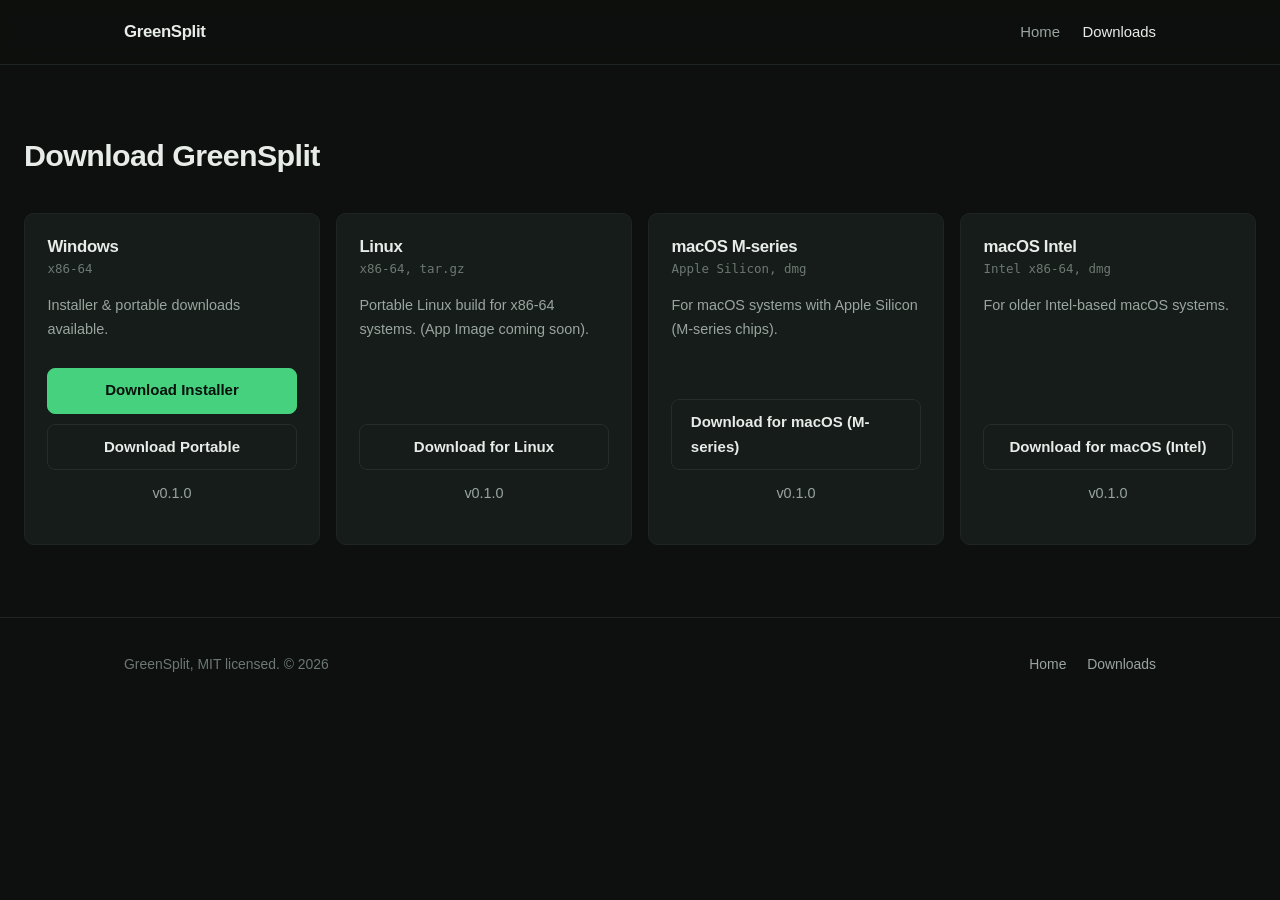
==== download.html @ 550e8d14 "- initial commit" ====
<!doctype html>
<html lang="en">
<head>
<meta charset="utf-8">
<meta name="viewport" content="width=device-width, initial-scale=1">
<title>Download, GreenSplit</title>
<meta name="description" content="Download GreenSplit for Windows, Linux, and macOS.">
<link rel="icon" href="assets/favicon.svg" type="image/svg+xml">
<link rel="stylesheet" href="assets/css/style.css">

</head>
<body>

<header class="site-header">
  <div class="wrap nav">
      <a class="brand" href="index.html">
        GreenSplit
      </a>
    <button class="nav-toggle" type="button" aria-expanded="false" aria-controls="nav-links">Menu</button>
    <nav class="nav-links" id="nav-links">
      <a href="index.html">Home</a>
      <a href="download.html" aria-current="page">Downloads</a>
    </nav>
  </div>
</header>

<main>
  <section class="section" style="border-top:0">
    <div class="wrap downloads-wrap">
      <div class="section-head">
        <h2>Download GreenSplit</h2>
      </div>

      <div class="grid grid-4">
        <div class="platform">
          <h3>Windows</h3>
          <p class="arch">x86-64</p>
          <p>
            Installer & portable downloads available.
          </p>
          <a class="btn btn-primary" href="https://github.com/GreenSplit/GreenSplit-Releases/releases/download/v0.1.0/GreenSplit-0.1.0-windows-x86_64-setup.exe">Download Installer</a>
          <a class="btn" href="https://github.com/GreenSplit/GreenSplit-Releases/releases/download/v0.1.0/GreenSplit-0.1.0-windows-x86_64.zip">Download Portable</a>
          <p class="platform-state">v0.1.0</p>
        </div>

        <div class="platform">
          <h3>Linux</h3>
          <p class="arch">x86-64, tar.gz</p>
          <p>
            Portable Linux build for x86-64 systems. (App Image coming soon).
          </p>
          <a class="btn" href="https://github.com/GreenSplit/GreenSplit-Releases/releases/download/v0.1.0/GreenSplit-0.1.0-linux-x86_64.tar.gz">Download for Linux</a>
          <p class="platform-state">v0.1.0</p>
        </div>

        <div class="platform">
          <h3>macOS M-series</h3>
          <p class="arch">Apple Silicon, dmg</p>
          <p>
            For macOS systems with Apple Silicon (M-series chips).
          </p>
          <a class="btn" href="https://github.com/GreenSplit/GreenSplit-Releases/releases/download/v0.1.0/GreenSplit-0.1.0-macos-arm64.dmg">Download for macOS (M-series)</a>
          <p class="platform-state">v0.1.0</p>
        </div>

        <div class="platform">
          <h3>macOS Intel</h3>
          <p class="arch">Intel x86-64, dmg</p>
          <p>
            For older Intel-based macOS systems.
          </p>
          <a class="btn" href="https://github.com/GreenSplit/GreenSplit-Releases/releases/download/v0.1.0/GreenSplit-0.1.0-macos-x86_64.dmg">Download for macOS (Intel)</a>
          <p class="platform-state">v0.1.0</p>
        </div>
      </div>

    </div>
  </section>

<footer class="site-footer">
  <div class="wrap footer-inner">
    <span>GreenSplit, MIT licensed. &copy; <span data-year>2026</span></span>
    <nav class="footer-links">
      <a href="index.html">Home</a>
      <a href="download.html">Downloads</a>
    </nav>
  </div>
</footer>

<script src="assets/js/main.js"></script>
</body>
</html>
---- assets/css/style.css ----
/* GreenSplit site styles */

:root {
  --bg: #0d100e;
  --bg-soft: #121714;
  --surface: #161c19;
  --surface-2: #1b221e;
  --border: #262e29;
  --border-soft: #1f2622;

  --text: #e7ece9;
  --text-dim: #9aa5a0;
  --text-faint: #6d7873;

  --accent: #46d17f;
  --accent-soft: rgba(70, 209, 127, 0.12);
  --accent-line: rgba(70, 209, 127, 0.35);

  --radius: 10px;
  --radius-lg: 14px;

  --font: -apple-system, BlinkMacSystemFont, "Segoe UI", Roboto, "Helvetica Neue",
    Arial, sans-serif;
  --mono: ui-monospace, "SF Mono", "JetBrains Mono", "Cascadia Mono", Menlo,
    Consolas, monospace;

  --wrap: 1080px;
}

*,
*::before,
*::after {
  box-sizing: border-box;
}

html {
  scroll-behavior: smooth;
  scroll-padding-top: 5rem;
}

body {
  margin: 0;
  background: var(--bg);
  color: var(--text);
  font-family: var(--font);
  font-size: 16px;
  line-height: 1.65;
  -webkit-font-smoothing: antialiased;
}

h1,
h2,
h3,
h4 {
  line-height: 1.2;
  margin: 0 0 0.6em;
  font-weight: 650;
  letter-spacing: -0.02em;
}

h1 {
  font-size: clamp(2.1rem, 5vw, 3rem);
}

h2 {
  font-size: clamp(1.5rem, 3vw, 1.9rem);
}

h3 {
  font-size: 1.05rem;
}

p {
  margin: 0 0 1rem;
}

a {
  color: var(--accent);
  text-decoration: none;
}

a:hover {
  text-decoration: underline;
}

code {
  font-family: var(--mono);
  font-size: 0.875em;
  background: var(--surface-2);
  border: 1px solid var(--border-soft);
  border-radius: 5px;
  padding: 0.1em 0.35em;
}

::selection {
  background: rgba(70, 209, 127, 0.3);
}

/* ---------- layout ---------- */

.wrap {
  width: 100%;
  max-width: var(--wrap);
  margin: 0 auto;
  padding: 0 1.5rem;
}

.section {
  padding: 4.5rem 0;
  border-top: 1px solid var(--border-soft);
}

.section-head {
  max-width: 46rem;
  margin-bottom: 2.5rem;
}

.section-head p {
  color: var(--text-dim);
  margin: 0;
}

.eyebrow {
  font-size: 0.76rem;
  text-transform: uppercase;
  letter-spacing: 0.11em;
  color: var(--accent);
  font-weight: 600;
  margin: 0 0 0.7rem;
}

/* ---------- header ---------- */

.site-header {
  position: sticky;
  top: 0;
  z-index: 50;
  background: rgba(13, 16, 14, 0.85);
  backdrop-filter: blur(10px);
  border-bottom: 1px solid var(--border-soft);
}

.nav {
  display: flex;
  align-items: center;
  gap: 1.5rem;
  height: 4rem;
}

.brand {
  display: inline-flex;
  align-items: center;
  gap: 0.55rem;
  color: var(--text);
  font-weight: 650;
  letter-spacing: -0.02em;
  font-size: 1.05rem;
}

.brand:hover {
  text-decoration: none;
}

.brand svg {
  display: block;
  color: var(--accent);
}

.nav-links {
  display: flex;
  align-items: center;
  gap: 1.4rem;
  margin-left: auto;
}

.nav-links a {
  color: var(--text-dim);
  font-size: 0.93rem;
}

.nav-links a:hover,
.nav-links a[aria-current="page"] {
  color: var(--text);
  text-decoration: none;
}

.nav-toggle {
  display: none;
  margin-left: auto;
  background: none;
  border: 1px solid var(--border);
  border-radius: 8px;
  color: var(--text);
  padding: 0.4rem 0.6rem;
  cursor: pointer;
  font-size: 0.9rem;
}

/* ---------- buttons ---------- */

.btn {
  display: inline-flex;
  align-items: center;
  justify-content: center;
  gap: 0.5rem;
  padding: 0.62rem 1.15rem;
  border-radius: 8px;
  border: 1px solid var(--border);
  background: var(--surface);
  color: var(--text);
  font: inherit;
  font-size: 0.94rem;
  font-weight: 550;
  cursor: pointer;
  transition: background 0.15s ease, border-color 0.15s ease, color 0.15s ease;
}

.btn:hover {
  text-decoration: none;
  background: var(--surface-2);
  border-color: #333c36;
}

.btn-primary {
  background: var(--accent);
  border-color: var(--accent);
  color: #08110c;
  font-weight: 600;
}

.btn-primary:hover {
  background: #57dd8d;
  border-color: #57dd8d;
  color: #08110c;
}

.btn-row {
  display: flex;
  flex-wrap: wrap;
  gap: 0.7rem;
  align-items: center;
}

/* ---------- hero ---------- */

.hero {
  padding: 4.5rem 0 4rem;
}

.hero-grid {
  display: grid;
  grid-template-columns: minmax(0, 1fr) minmax(280px, 440px);
  gap: 3.5rem;
  align-items: center;
}

.hero-copy {
  max-width: 37rem;
}

.hero-copy h1 {
  margin-bottom: 1rem;
}

.hero-copy .lede {
  font-size: 1.12rem;
  color: var(--text-dim);
  margin-bottom: 1.8rem;
}



/* ---------- hero picture ---------- */
.image-placeholder,
.hero-picture {
  width: min(100%, 440px);
  aspect-ratio: 4 / 3;
  border-radius: var(--radius-lg);
}

.image-placeholder {
  display: grid;
  place-items: center;
  padding: 2rem;
  border: 2px dashed var(--border);
  background: var(--surface);
  color: var(--text-faint);
  font-size: 0.82rem;
  font-weight: 650;
  letter-spacing: 0.12em;
  text-align: center;
}

.hero-picture {
  display: block;
  object-fit: cover;
  border: 1px solid var(--border);
}

/* ---------- feature grid ---------- */

.grid {
  display: grid;
  gap: 1rem;
}

.grid-4 {
  grid-template-columns: repeat(4, minmax(0, 1fr));
}

.grid-3 {
  grid-template-columns: repeat(3, minmax(0, 1fr));
}

.grid-2 {
  grid-template-columns: repeat(2, minmax(0, 1fr));
}

.card {
  background: var(--surface);
  border: 1px solid var(--border-soft);
  border-radius: var(--radius);
  padding: 1.35rem;
}

.card h3 {
  margin-bottom: 0.4rem;
}

.card p {
  margin: 0;
  color: var(--text-dim);
  font-size: 0.93rem;
}

/* ---------- status ---------- */
.status-cards .tag {
  display: inline-block;
  margin-bottom: 0.8rem;
  font-size: 0.72rem;
  text-transform: uppercase;
  letter-spacing: 0.07em;
  font-weight: 650;
}

.simple-list {
  margin: 0;
  padding-left: 1.2rem;
  color: var(--text-dim);
  font-size: 0.93rem;
}

.simple-list li + li {
  margin-top: 0.45rem;
}

/* ---------- tables ---------- */

.table-scroll {
  overflow-x: auto;
  border: 1px solid var(--border-soft);
  border-radius: var(--radius);
}

table {
  width: 100%;
  border-collapse: collapse;
  font-size: 0.93rem;
}

th,
td {
  text-align: left;
  padding: 0.62rem 0.95rem;
  border-bottom: 1px solid var(--border-soft);
}

th {
  background: var(--surface);
  font-weight: 600;
  font-size: 0.82rem;
  text-transform: uppercase;
  letter-spacing: 0.05em;
  color: var(--text-dim);
}

tbody tr:last-child td {
  border-bottom: 0;
}

td code {
  white-space: nowrap;
}

/* ---------- code blocks ---------- */

.code {
  position: relative;
  margin: 0 0 1.25rem;
}

.code pre {
  margin: 0;
  overflow-x: auto;
  background: var(--bg-soft);
  border: 1px solid var(--border-soft);
  border-radius: var(--radius);
  padding: 0.95rem 1.05rem;
  font-family: var(--mono);
  font-size: 0.855rem;
  line-height: 1.6;
  color: #cfd8d3;
}

.code pre code {
  background: none;
  border: 0;
  padding: 0;
  font-size: inherit;
}

/* ---------- download cards ---------- */

.downloads-wrap {
  max-width: 1360px;
}

.platform {
  display: flex;
  flex-direction: column;
  background: var(--surface);
  border: 1px solid var(--border-soft);
  border-radius: var(--radius);
  padding: 1.4rem;
}

.platform h3 {
  margin-bottom: 0.15rem;
}

.platform .arch {
  font-family: var(--mono);
  font-size: 0.78rem;
  color: var(--text-faint);
  margin-bottom: 0.9rem;
}

.platform p {
  color: var(--text-dim);
  font-size: 0.9rem;
  flex: 1 0 auto;
}

.platform .arch,
.platform .platform-state {
  flex: 0 0 auto;
}

.platform .btn {
  width: 100%;
  margin-top: 0.6rem;
}

.platform-state {
  font-size: 0.78rem;
  margin-top: 0.7rem;
  color: var(--text-faint);
  text-align: center;
}

/* ---------- cta ---------- */

.cta {
  text-align: center;
  padding: 4.5rem 0;
}

.cta h2 {
  margin-bottom: 0.5rem;
}

.cta p {
  color: var(--text-dim);
  margin-bottom: 1.6rem;
}

.cta .btn-row {
  justify-content: center;
}

/* ---------- footer ---------- */

.site-footer {
  border-top: 1px solid var(--border-soft);
  padding: 2.2rem 0;
  color: var(--text-faint);
  font-size: 0.87rem;
}

.footer-inner {
  display: flex;
  flex-wrap: wrap;
  gap: 1rem 1.6rem;
  align-items: center;
  justify-content: space-between;
}

.footer-links {
  display: flex;
  gap: 1.3rem;
  flex-wrap: wrap;
}

.site-footer a {
  color: var(--text-dim);
}

.site-footer a:hover {
  color: var(--text);
}

/* ---------- responsive ---------- */

@media (max-width: 900px) {
  .nav-toggle {
    display: block;
  }

  .nav-links {
    display: none;
    position: absolute;
    top: 4rem;
    left: 0;
    right: 0;
    flex-direction: column;
    align-items: flex-start;
    gap: 0;
    background: var(--bg-soft);
    border-bottom: 1px solid var(--border);
    padding: 0.5rem 1.5rem 1rem;
  }

  .nav-links.open {
    display: flex;
  }

  .nav-links a {
    padding: 0.55rem 0;
    width: 100%;
    font-size: 1rem;
  }

  .hero-grid {
    grid-template-columns: minmax(0, 1fr);
    gap: 2.8rem;
    justify-items: start;
  }

  .grid-4,
  .grid-3 {
    grid-template-columns: repeat(2, minmax(0, 1fr));
  }

}

@media (max-width: 640px) {
  .grid-4,
  .grid-3,
  .grid-2 {
    grid-template-columns: minmax(0, 1fr);
  }


  .section {
    padding: 3.2rem 0;
  }

  .hero {
    padding: 3rem 0;
  }
}

@media (prefers-reduced-motion: reduce) {
  html {
    scroll-behavior: auto;
  }

  * {
    transition-duration: 0.01ms !important;
  }
}
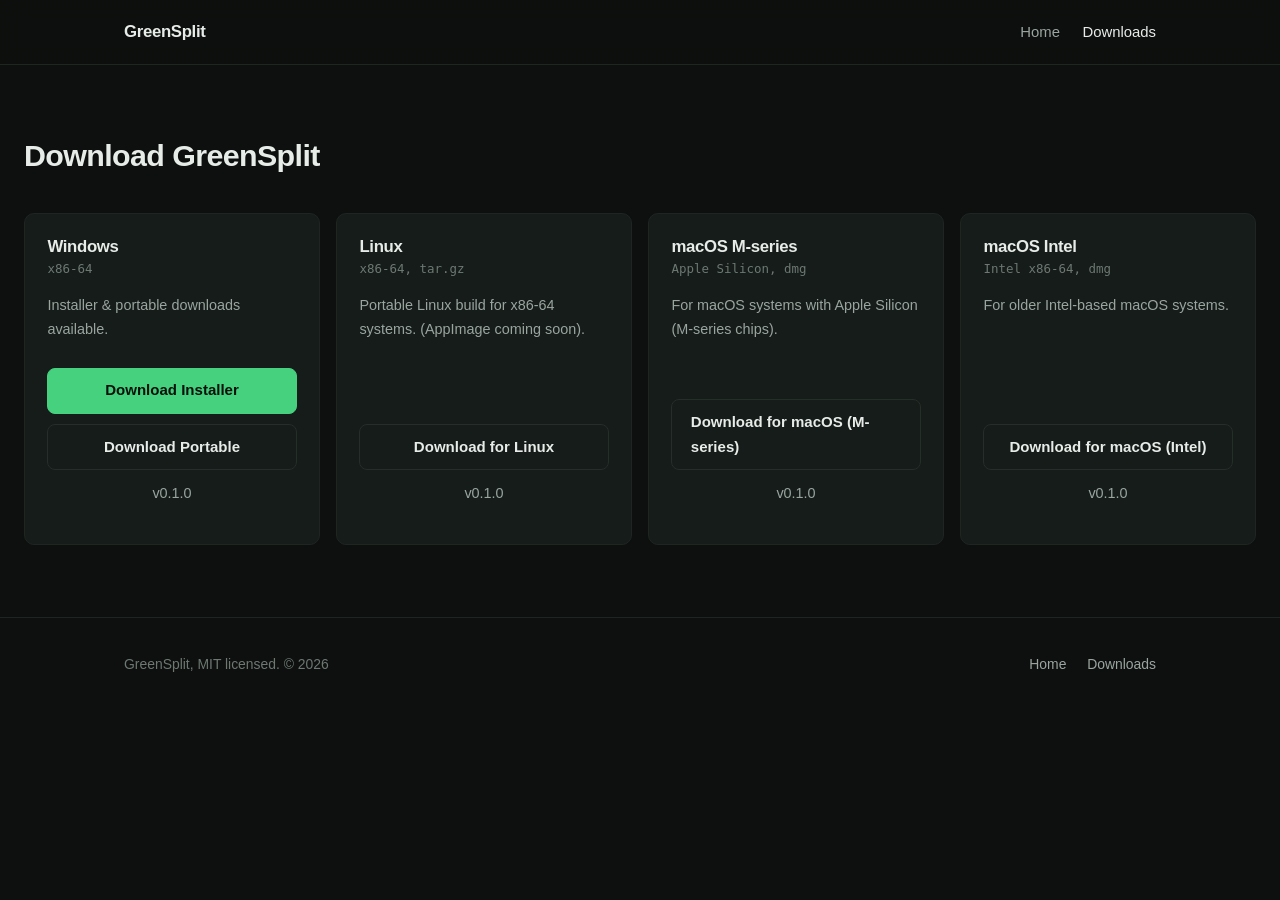
==== commit 58dbdf75: "grammar + spelling edits; clarify or expand on some points" ====
--- a/download.html
+++ b/download.html
@@ -47,7 +47,7 @@
           <h3>Linux</h3>
           <p class="arch">x86-64, tar.gz</p>
           <p>
-            Portable Linux build for x86-64 systems. (App Image coming soon).
+            Portable Linux build for x86-64 systems. (AppImage coming soon).
           </p>
           <a class="btn" href="https://github.com/GreenSplit/GreenSplit-Releases/releases/download/v0.1.0/GreenSplit-0.1.0-linux-x86_64.tar.gz">Download for Linux</a>
           <p class="platform-state">v0.1.0</p>
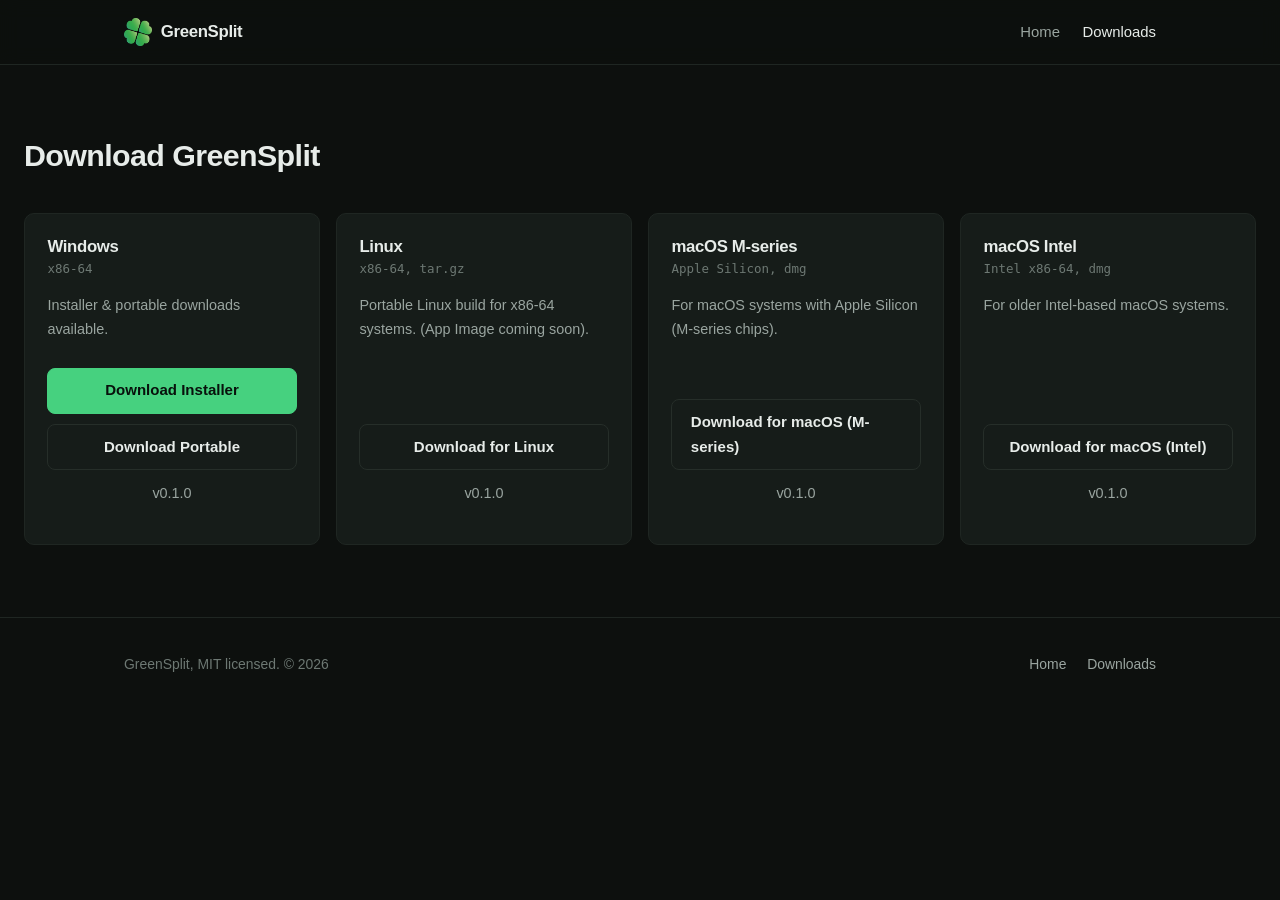
==== commit 71b6a66e: "- updated favicon & logo" ====
--- a/download.html
+++ b/download.html
@@ -5,7 +5,7 @@
 <meta name="viewport" content="width=device-width, initial-scale=1">
 <title>Download, GreenSplit</title>
 <meta name="description" content="Download GreenSplit for Windows, Linux, and macOS.">
-<link rel="icon" href="assets/favicon.svg" type="image/svg+xml">
+<link rel="icon" href="assets/icon.png" type="image/png">
 <link rel="stylesheet" href="assets/css/style.css">
 
 </head>
@@ -14,6 +14,7 @@
 <header class="site-header">
   <div class="wrap nav">
       <a class="brand" href="index.html">
+        <img src="assets/icon.png" alt="" aria-hidden="true">
         GreenSplit
       </a>
     <button class="nav-toggle" type="button" aria-expanded="false" aria-controls="nav-links">Menu</button>
@@ -47,7 +48,7 @@
           <h3>Linux</h3>
           <p class="arch">x86-64, tar.gz</p>
           <p>
-            Portable Linux build for x86-64 systems. (AppImage coming soon).
+            Portable Linux build for x86-64 systems. (App Image coming soon).
           </p>
           <a class="btn" href="https://github.com/GreenSplit/GreenSplit-Releases/releases/download/v0.1.0/GreenSplit-0.1.0-linux-x86_64.tar.gz">Download for Linux</a>
           <p class="platform-state">v0.1.0</p>
--- a/assets/css/style.css
+++ b/assets/css/style.css
@@ -161,9 +161,11 @@
   text-decoration: none;
 }
 
-.brand svg {
+.brand img {
   display: block;
-  color: var(--accent);
+  width: 1.75rem;
+  height: 1.75rem;
+  object-fit: contain;
 }
 
 .nav-links {
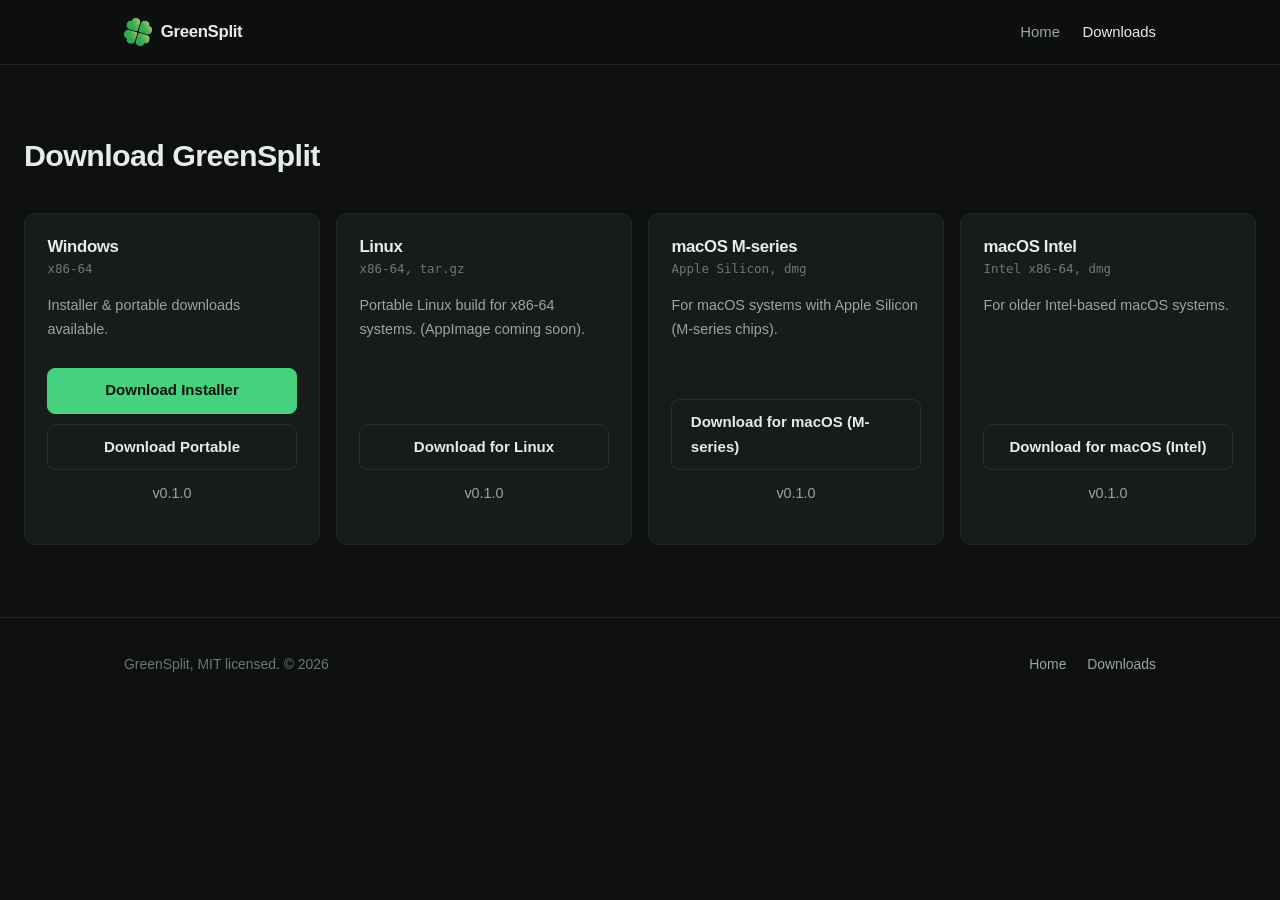
==== commit c61c79ed: "Merge branch 'master' of https://github.com/GreenSplit/GreenSplit-Website" ====
--- a/download.html
+++ b/download.html
@@ -48,7 +48,7 @@
           <h3>Linux</h3>
           <p class="arch">x86-64, tar.gz</p>
           <p>
-            Portable Linux build for x86-64 systems. (App Image coming soon).
+            Portable Linux build for x86-64 systems. (AppImage coming soon).
           </p>
           <a class="btn" href="https://github.com/GreenSplit/GreenSplit-Releases/releases/download/v0.1.0/GreenSplit-0.1.0-linux-x86_64.tar.gz">Download for Linux</a>
           <p class="platform-state">v0.1.0</p>
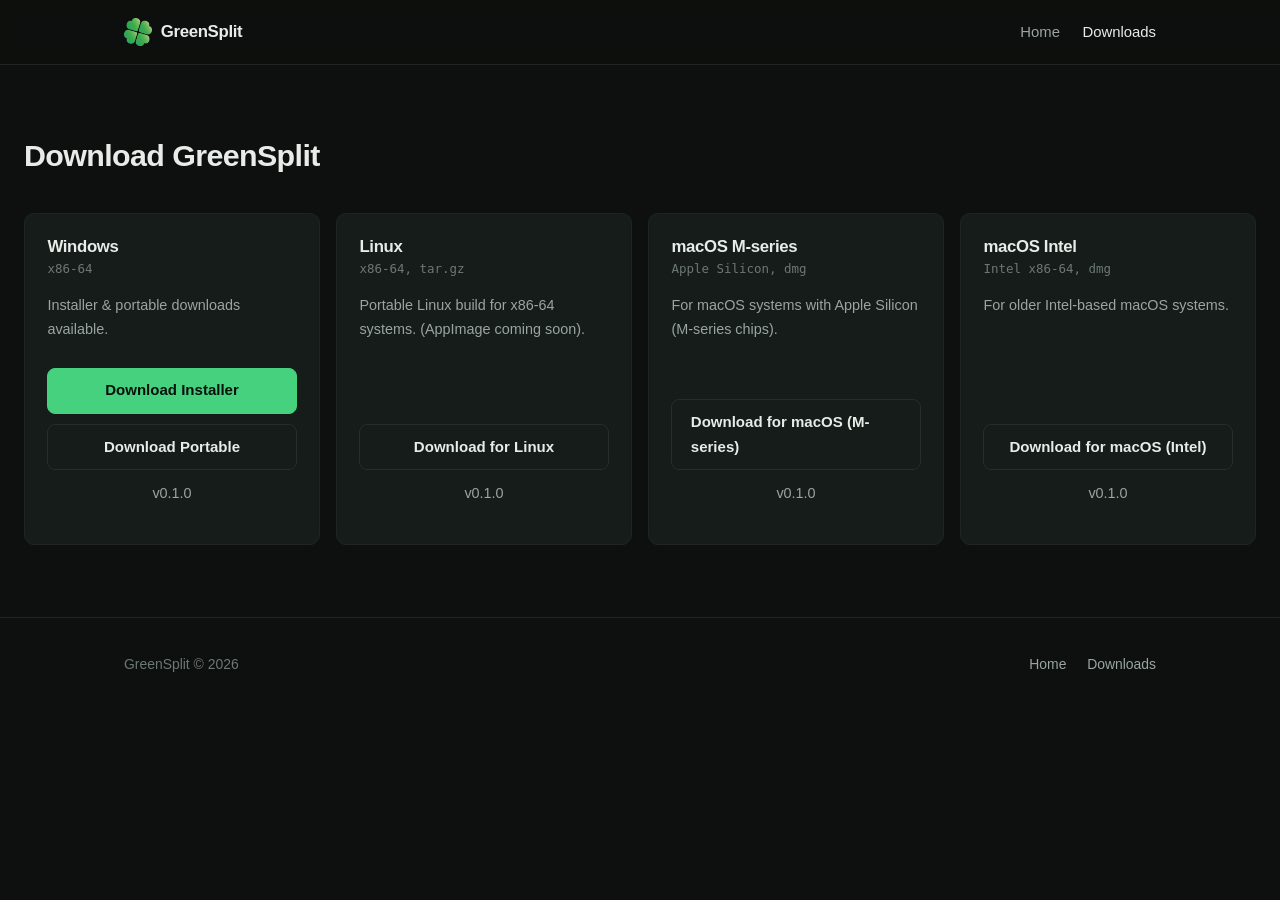
==== commit 169fa6f6: "- update copyright footer" ====
--- a/download.html
+++ b/download.html
@@ -80,7 +80,7 @@
 
 <footer class="site-footer">
   <div class="wrap footer-inner">
-    <span>GreenSplit, MIT licensed. &copy; <span data-year>2026</span></span>
+    <span>GreenSplit &copy; <span data-year>2026</span></span>
     <nav class="footer-links">
       <a href="index.html">Home</a>
       <a href="download.html">Downloads</a>
--- a/assets/css/style.css
+++ b/assets/css/style.css
@@ -251,17 +251,18 @@
 
 .hero-grid {
   display: grid;
-  grid-template-columns: minmax(0, 1fr) minmax(280px, 440px);
-  gap: 3.5rem;
+  grid-template-columns: minmax(0, 1fr) minmax(240px, 320px);
+  gap: 3rem;
   align-items: center;
 }
 
 .hero-copy {
-  max-width: 37rem;
+  max-width: 42rem;
 }
 
 .hero-copy h1 {
   margin-bottom: 1rem;
+  white-space: nowrap;
 }
 
 .hero-copy .lede {
@@ -275,8 +276,8 @@
 /* ---------- hero picture ---------- */
 .image-placeholder,
 .hero-picture {
-  width: min(100%, 440px);
-  aspect-ratio: 4 / 3;
+  width: min(100%, 320px);
+  aspect-ratio: 3 / 4;
   border-radius: var(--radius-lg);
 }
 
@@ -566,6 +567,10 @@
 }
 
 @media (max-width: 640px) {
+  .hero-copy h1 {
+    white-space: normal;
+  }
+
   .grid-4,
   .grid-3,
   .grid-2 {
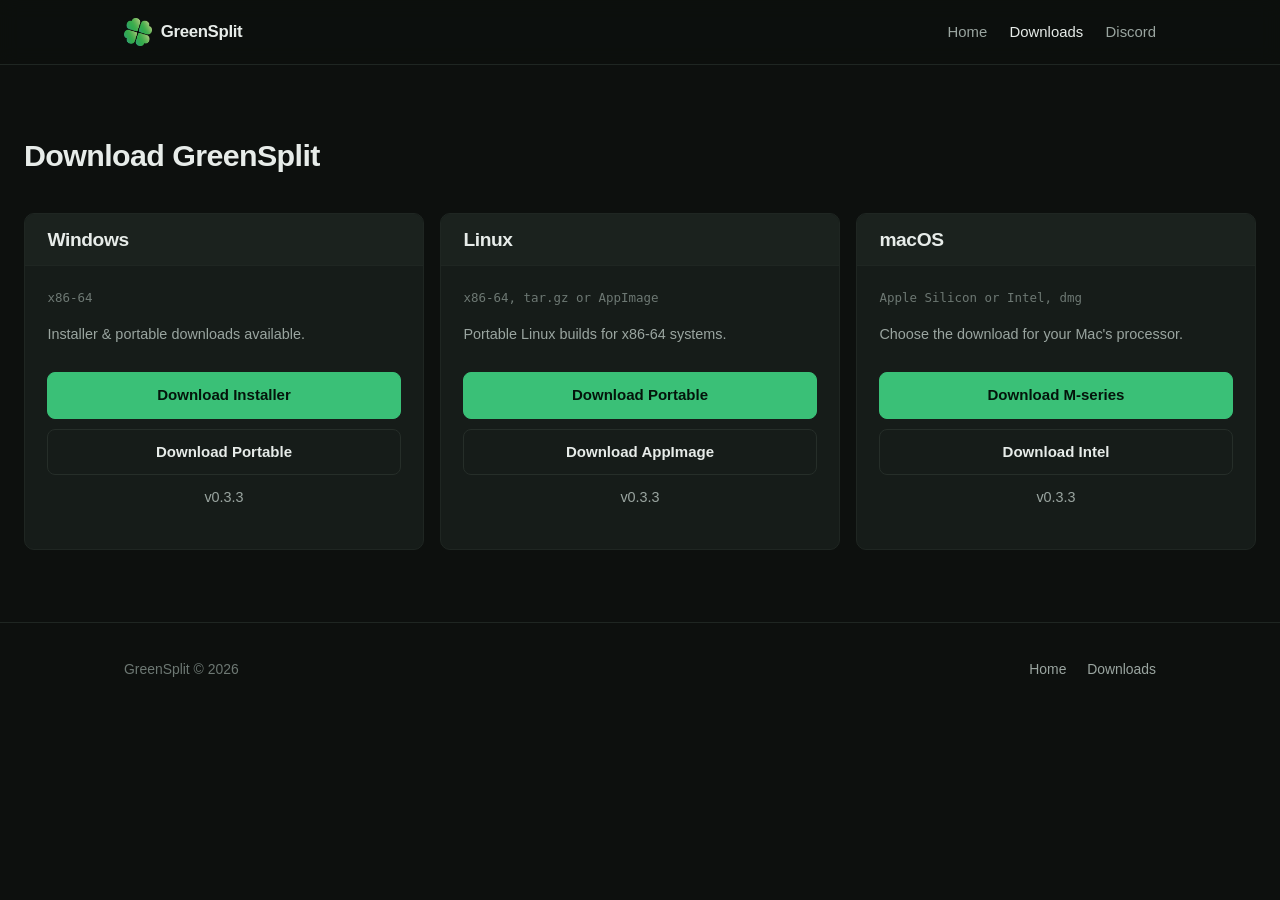
==== commit c6253096: "- update downloads page with current version - add example photo - change accent color for download " ====
--- a/download.html
+++ b/download.html
@@ -21,6 +21,7 @@
     <nav class="nav-links" id="nav-links">
       <a href="index.html">Home</a>
       <a href="download.html" aria-current="page">Downloads</a>
+      <a href="https://server.greensplit.net" target="_blank" rel="noopener">Discord</a>
     </nav>
   </div>
 </header>
@@ -32,51 +33,56 @@
         <h2>Download GreenSplit</h2>
       </div>
 
-      <div class="grid grid-4">
+      <div class="grid grid-3">
         <div class="platform">
-          <h3>Windows</h3>
-          <p class="arch">x86-64</p>
-          <p>
-            Installer & portable downloads available.
-          </p>
-          <a class="btn btn-primary" href="https://github.com/GreenSplit/GreenSplit-Releases/releases/download/v0.1.0/GreenSplit-0.1.0-windows-x86_64-setup.exe">Download Installer</a>
-          <a class="btn" href="https://github.com/GreenSplit/GreenSplit-Releases/releases/download/v0.1.0/GreenSplit-0.1.0-windows-x86_64.zip">Download Portable</a>
-          <p class="platform-state">v0.1.0</p>
+          <div class="platform-head">
+            <h3>Windows</h3>
+          </div>
+          <div class="platform-body">
+            <p class="arch">x86-64</p>
+            <p>
+              Installer &amp; portable downloads available.
+            </p>
+            <a class="btn btn-primary" href="https://github.com/GreenSplit/GreenSplit-Releases/releases/download/v0.3.3/GreenSplit-0.3.3-windows-x86_64-setup.exe">Download Installer</a>
+            <a class="btn" href="https://github.com/GreenSplit/GreenSplit-Releases/releases/download/v0.3.3/GreenSplit-0.3.3-windows-x86_64.zip">Download Portable</a>
+            <p class="platform-state">v0.3.3</p>
+          </div>
         </div>
 
         <div class="platform">
-          <h3>Linux</h3>
-          <p class="arch">x86-64, tar.gz</p>
-          <p>
-            Portable Linux build for x86-64 systems. (AppImage coming soon).
-          </p>
-          <a class="btn" href="https://github.com/GreenSplit/GreenSplit-Releases/releases/download/v0.1.0/GreenSplit-0.1.0-linux-x86_64.tar.gz">Download for Linux</a>
-          <p class="platform-state">v0.1.0</p>
+          <div class="platform-head">
+            <h3>Linux</h3>
+          </div>
+          <div class="platform-body">
+            <p class="arch">x86-64, tar.gz or AppImage</p>
+            <p>
+              Portable Linux builds for x86-64 systems.
+            </p>
+            <a class="btn btn-primary" href="https://github.com/GreenSplit/GreenSplit-Releases/releases/download/v0.3.3/GreenSplit-0.3.3-linux-x86_64.tar.gz">Download Portable</a>
+            <a class="btn" href="https://github.com/GreenSplit/GreenSplit-Releases/releases/download/v0.3.3/GreenSplit-0.3.3-linux-x86_64.AppImage">Download AppImage</a>
+            <p class="platform-state">v0.3.3</p>
+          </div>
         </div>
 
         <div class="platform">
-          <h3>macOS M-series</h3>
-          <p class="arch">Apple Silicon, dmg</p>
-          <p>
-            For macOS systems with Apple Silicon (M-series chips).
-          </p>
-          <a class="btn" href="https://github.com/GreenSplit/GreenSplit-Releases/releases/download/v0.1.0/GreenSplit-0.1.0-macos-arm64.dmg">Download for macOS (M-series)</a>
-          <p class="platform-state">v0.1.0</p>
-        </div>
-
-        <div class="platform">
-          <h3>macOS Intel</h3>
-          <p class="arch">Intel x86-64, dmg</p>
-          <p>
-            For older Intel-based macOS systems.
-          </p>
-          <a class="btn" href="https://github.com/GreenSplit/GreenSplit-Releases/releases/download/v0.1.0/GreenSplit-0.1.0-macos-x86_64.dmg">Download for macOS (Intel)</a>
-          <p class="platform-state">v0.1.0</p>
+          <div class="platform-head">
+            <h3>macOS</h3>
+          </div>
+          <div class="platform-body">
+            <p class="arch">Apple Silicon or Intel, dmg</p>
+            <p>
+              Choose the download for your Mac's processor.
+            </p>
+            <a class="btn btn-primary" href="https://github.com/GreenSplit/GreenSplit-Releases/releases/download/v0.3.3/GreenSplit-0.3.3-macos-arm64.dmg">Download M-series</a>
+            <a class="btn" href="https://github.com/GreenSplit/GreenSplit-Releases/releases/download/v0.3.3/GreenSplit-0.3.3-macos-x86_64.dmg">Download Intel</a>
+            <p class="platform-state">v0.3.3</p>
+          </div>
         </div>
       </div>
 
     </div>
   </section>
+</main>
 
 <footer class="site-footer">
   <div class="wrap footer-inner">
--- a/assets/css/style.css
+++ b/assets/css/style.css
@@ -15,6 +15,10 @@
   --accent: #46d17f;
   --accent-soft: rgba(70, 209, 127, 0.12);
   --accent-line: rgba(70, 209, 127, 0.35);
+
+  --btn-accent: #3ac077;
+  --btn-accent-hover: #45cd83;
+  --btn-accent-text: #04140b;
 
   --radius: 10px;
   --radius-lg: 14px;
@@ -224,16 +228,16 @@
 }
 
 .btn-primary {
-  background: var(--accent);
-  border-color: var(--accent);
-  color: #08110c;
+  background: var(--btn-accent);
+  border-color: var(--btn-accent);
+  color: var(--btn-accent-text);
   font-weight: 600;
 }
 
 .btn-primary:hover {
-  background: #57dd8d;
-  border-color: #57dd8d;
-  color: #08110c;
+  background: var(--btn-accent-hover);
+  border-color: var(--btn-accent-hover);
+  color: var(--btn-accent-text);
 }
 
 .btn-row {
@@ -276,8 +280,8 @@
 /* ---------- hero picture ---------- */
 .image-placeholder,
 .hero-picture {
-  width: min(100%, 320px);
-  aspect-ratio: 3 / 4;
+  width: min(100%, 250px);
+  aspect-ratio: 50 / 87;
   border-radius: var(--radius-lg);
 }
 
@@ -296,6 +300,7 @@
 
 .hero-picture {
   display: block;
+  height: auto;
   object-fit: cover;
   border: 1px solid var(--border);
 }
@@ -434,11 +439,26 @@
   background: var(--surface);
   border: 1px solid var(--border-soft);
   border-radius: var(--radius);
+  overflow: hidden;
+}
+
+.platform-head {
+  padding: 0.85rem 1.4rem;
+  border-bottom: 1px solid var(--border-soft);
+  background: var(--surface-2);
+}
+
+.platform-head h3 {
+  margin: 0;
+  font-size: 1.2rem;
+  font-weight: 650;
+}
+
+.platform-body {
+  display: flex;
+  flex: 1 0 auto;
+  flex-direction: column;
   padding: 1.4rem;
-}
-
-.platform h3 {
-  margin-bottom: 0.15rem;
 }
 
 .platform .arch {
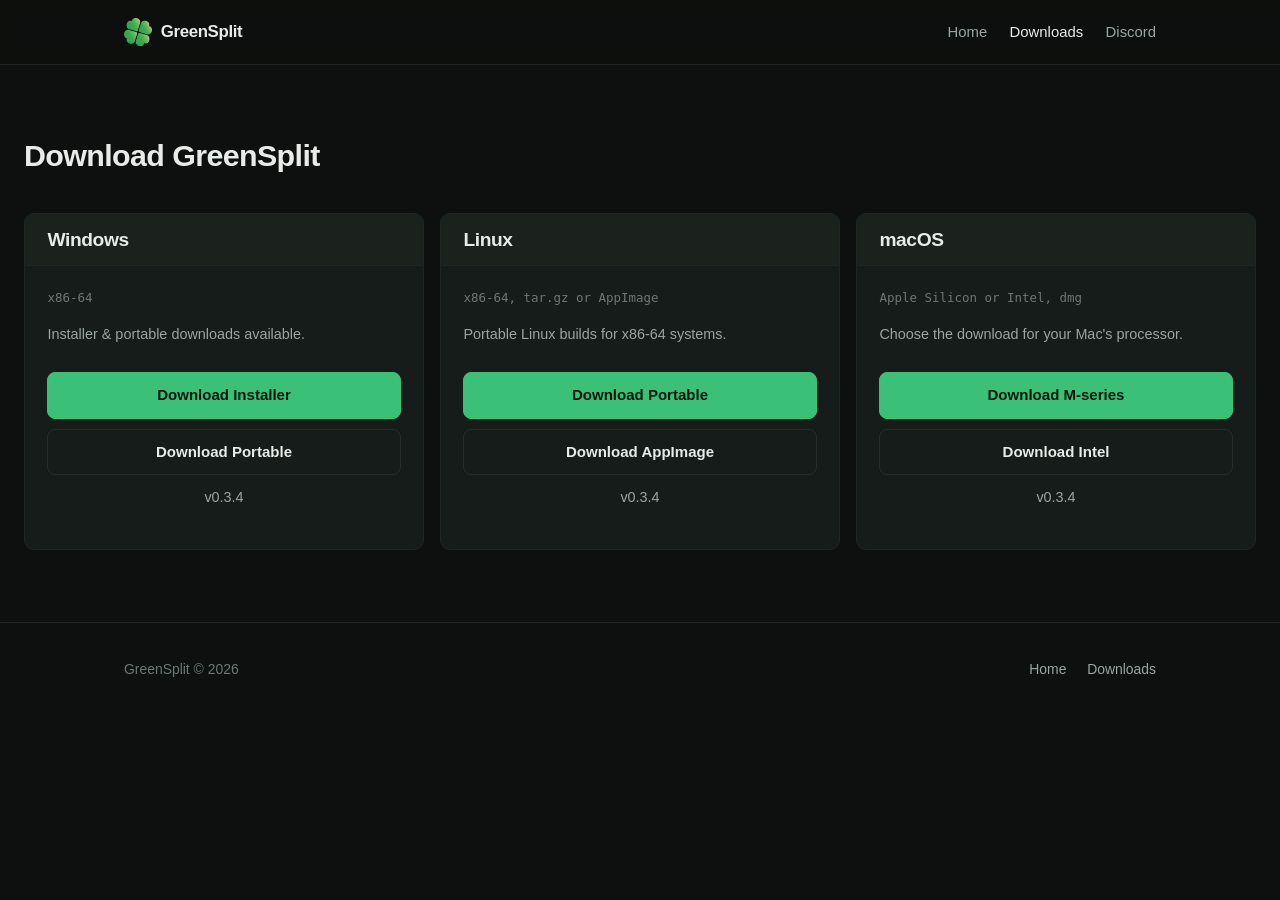
==== commit 0743a1d3: "update download page to have latest version" ====
--- a/download.html
+++ b/download.html
@@ -3,7 +3,7 @@
 <head>
 <meta charset="utf-8">
 <meta name="viewport" content="width=device-width, initial-scale=1">
-<title>Download, GreenSplit</title>
+<title>GreenSplit</title>
 <meta name="description" content="Download GreenSplit for Windows, Linux, and macOS.">
 <link rel="icon" href="assets/icon.png" type="image/png">
 <link rel="stylesheet" href="assets/css/style.css">
@@ -43,9 +43,9 @@
             <p>
               Installer &amp; portable downloads available.
             </p>
-            <a class="btn btn-primary" href="https://github.com/GreenSplit/GreenSplit-Releases/releases/download/v0.3.3/GreenSplit-0.3.3-windows-x86_64-setup.exe">Download Installer</a>
-            <a class="btn" href="https://github.com/GreenSplit/GreenSplit-Releases/releases/download/v0.3.3/GreenSplit-0.3.3-windows-x86_64.zip">Download Portable</a>
-            <p class="platform-state">v0.3.3</p>
+            <a class="btn btn-primary" href="https://github.com/GreenSplit/GreenSplit-Releases/releases/download/v0.3.4/GreenSplit-0.3.4-windows-x86_64-setup.exe">Download Installer</a>
+            <a class="btn" href="https://github.com/GreenSplit/GreenSplit-Releases/releases/download/v0.3.4/GreenSplit-0.3.4-windows-x86_64.zip">Download Portable</a>
+            <p class="platform-state">v0.3.4</p>
           </div>
         </div>
 
@@ -58,9 +58,9 @@
             <p>
               Portable Linux builds for x86-64 systems.
             </p>
-            <a class="btn btn-primary" href="https://github.com/GreenSplit/GreenSplit-Releases/releases/download/v0.3.3/GreenSplit-0.3.3-linux-x86_64.tar.gz">Download Portable</a>
-            <a class="btn" href="https://github.com/GreenSplit/GreenSplit-Releases/releases/download/v0.3.3/GreenSplit-0.3.3-linux-x86_64.AppImage">Download AppImage</a>
-            <p class="platform-state">v0.3.3</p>
+            <a class="btn btn-primary" href="https://github.com/GreenSplit/GreenSplit-Releases/releases/download/v0.3.4/GreenSplit-0.3.4-linux-x86_64.tar.gz">Download Portable</a>
+            <a class="btn" href="https://github.com/GreenSplit/GreenSplit-Releases/releases/download/v0.3.4/GreenSplit-0.3.4-linux-x86_64.AppImage">Download AppImage</a>
+            <p class="platform-state">v0.3.4</p>
           </div>
         </div>
 
@@ -73,9 +73,9 @@
             <p>
               Choose the download for your Mac's processor.
             </p>
-            <a class="btn btn-primary" href="https://github.com/GreenSplit/GreenSplit-Releases/releases/download/v0.3.3/GreenSplit-0.3.3-macos-arm64.dmg">Download M-series</a>
-            <a class="btn" href="https://github.com/GreenSplit/GreenSplit-Releases/releases/download/v0.3.3/GreenSplit-0.3.3-macos-x86_64.dmg">Download Intel</a>
-            <p class="platform-state">v0.3.3</p>
+            <a class="btn btn-primary" href="https://github.com/GreenSplit/GreenSplit-Releases/releases/download/v0.3.4/GreenSplit-0.3.4-macos-arm64.dmg">Download M-series</a>
+            <a class="btn" href="https://github.com/GreenSplit/GreenSplit-Releases/releases/download/v0.3.4/GreenSplit-0.3.4-macos-x86_64.dmg">Download Intel</a>
+            <p class="platform-state">v0.3.4</p>
           </div>
         </div>
       </div>
